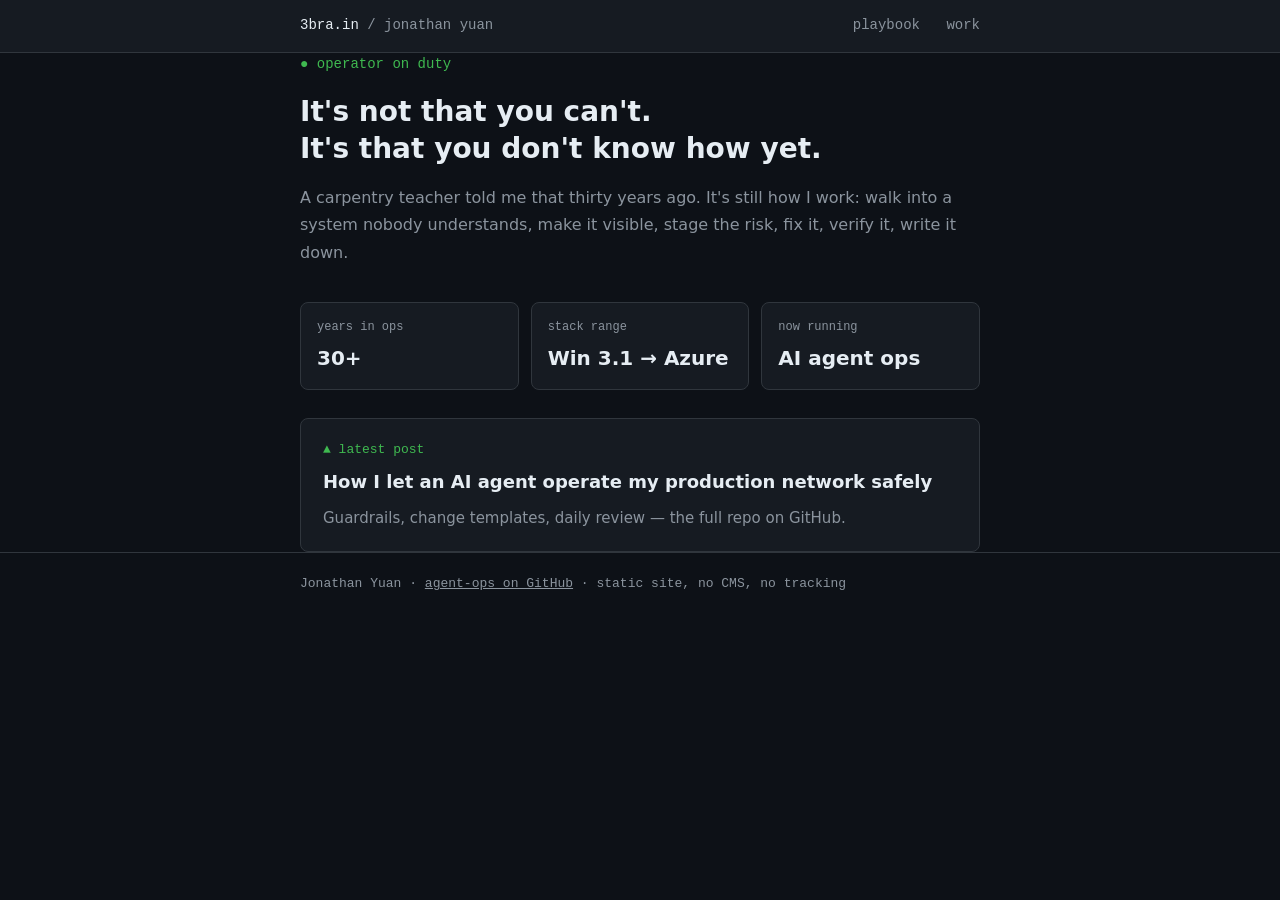
==== index.html @ ec7e67be "Initial site: landing, playbook/work shells, ops-console theme" ====
<!DOCTYPE html>
<html lang="en">
<head>
<meta charset="utf-8">
<meta name="viewport" content="width=device-width, initial-scale=1">
<title>Jonathan Yuan — 3bra.in</title>
<meta name="description" content="Thirty years of walking into systems nobody understands — and leaving them visible, fixed, verified, and documented.">
<link rel="stylesheet" href="/assets/style.css">
</head>
<body>
<header>
  <div class="wrap">
    <a class="site-name" href="/">3bra.in <span>/ jonathan yuan</span></a>
    <nav>
      <a href="/playbook/">playbook</a>
      <a href="/work/">work</a>
    </nav>
  </div>
</header>

<main class="wrap">
  <p class="status">&#9679; operator on duty</p>
  <h1>It's not that you can't.<br>It's that you don't know how yet.</h1>
  <p class="dim">A carpentry teacher told me that thirty years ago. It's still how I work:
  walk into a system nobody understands, make it visible, stage the risk, fix it,
  verify it, write it down.</p>

  <div class="cards">
    <div class="card">
      <p class="label">years in ops</p>
      <p class="value">30+</p>
    </div>
    <div class="card">
      <p class="label">stack range</p>
      <p class="value">Win 3.1 &rarr; Azure</p>
    </div>
    <div class="card">
      <p class="label">now running</p>
      <p class="value">AI agent ops</p>
    </div>
  </div>

  <div class="panel">
    <p class="kicker">&#9650; latest post</p>
    <h3><a href="/playbook/">How I let an AI agent operate my production network safely</a></h3>
    <p>Guardrails, change templates, daily review — the full repo on GitHub.</p>
  </div>
</main>

<footer>
  <div class="wrap">
    Jonathan Yuan · <a href="https://github.com/Jon3Brain/agent-ops">agent-ops on GitHub</a> · static site, no CMS, no tracking
  </div>
</footer>
</body>
</html>
      
---- assets/style.css ----
/* 3bra.in — ops console. No frameworks, no webfonts, no tracking. */
:root {
  --bg: #0d1117;
  --surface: #161b22;
  --border: #30363d;
  --text: #c9d1d9;
  --text-bright: #e6edf3;
  --text-dim: #8b949e;
  --green: #3fb950;
  --mono: ui-monospace, "Cascadia Code", "SF Mono", Consolas, "Liberation Mono", monospace;
  --sans: system-ui, -apple-system, "Segoe UI", Roboto, Helvetica, Arial, sans-serif;
}

* { box-sizing: border-box; }

body {
  margin: 0;
  background: var(--bg);
  color: var(--text);
  font-family: var(--sans);
  font-size: 16px;
  line-height: 1.7;
  -webkit-font-smoothing: antialiased;
}

.wrap {
  max-width: 720px;
  margin: 0 auto;
  padding: 0 20px;
}

/* Header */
header {
  border-bottom: 1px solid var(--border);
  background: var(--surface);
}
header .wrap {
  display: flex;
  justify-content: space-between;
  align-items: baseline;
  padding-top: 14px;
  padding-bottom: 14px;
  font-family: var(--mono);
  font-size: 14px;
}
.site-name { color: var(--text-bright); text-decoration: none; }
.site-name span { color: var(--text-dim); }
nav a {
  color: var(--text-dim);
  text-decoration: none;
  margin-left: 18px;
}
nav a:hover, nav a[aria-current="page"] { color: var(--green); }

/* Content */
main { padding: 56px 0 64px; }

h1 {
  color: var(--text-bright);
  font-size: 28px;
  font-weight: 600;
  line-height: 1.35;
  margin: 0 0 14px;
}
h2 {
  color: var(--text-bright);
  font-size: 20px;
  font-weight: 600;
  margin: 44px 0 12px;
}
a { color: var(--green); }
.dim { color: var(--text-dim); }

.status {
  font-family: var(--mono);
  font-size: 14px;
  color: var(--green);
  margin: 0 0 16px;
}

/* Evidence cards */
.cards {
  display: grid;
  grid-template-columns: repeat(auto-fit, minmax(160px, 1fr));
  gap: 12px;
  margin: 36px 0 0;
}
.card {
  background: var(--surface);
  border: 1px solid var(--border);
  border-radius: 8px;
  padding: 14px 16px;
}
.card .label {
  font-family: var(--mono);
  font-size: 12px;
  color: var(--text-dim);
  margin: 0;
}
.card .value {
  font-size: 20px;
  font-weight: 600;
  color: var(--text-bright);
  margin: 4px 0 0;
}

/* Post card / panels */
.panel {
  background: var(--surface);
  border: 1px solid var(--border);
  border-radius: 8px;
  padding: 20px 22px;
  margin: 28px 0 0;
}
.panel .kicker {
  font-family: var(--mono);
  font-size: 13px;
  color: var(--green);
  margin: 0 0 6px;
}
.panel h3 { margin: 0; font-size: 18px; }
.panel h3 a { color: var(--text-bright); text-decoration: none; }
.panel h3 a:hover { color: var(--green); }
.panel p { margin: 8px 0 0; color: var(--text-dim); font-size: 15px; }

/* Article pages */
article p, article li { font-size: 16px; }
article code {
  font-family: var(--mono);
  font-size: 14px;
  background: var(--surface);
  border: 1px solid var(--border);
  border-radius: 4px;
  padding: 1px 5px;
}
article pre {
  background: var(--surface);
  border: 1px solid var(--border);
  border-radius: 8px;
  padding: 14px 16px;
  overflow-x: auto;
}
article pre code { background: none; border: none; padding: 0; }
article blockquote {
  margin: 1.5em 0;
  padding: 0 0 0 16px;
  border-left: 3px solid var(--green);
  color: var(--text-dim);
}
article img {
  max-width: 100%;
  border-radius: 8px;
  border: 1px solid var(--border);
}
.byline {
  font-family: var(--mono);
  font-size: 13px;
  color: var(--text-dim);
  margin: 0 0 32px;
}

/* Footer */
footer {
  border-top: 1px solid var(--border);
  padding: 20px 0 32px;
  font-family: var(--mono);
  font-size: 13px;
  color: var(--text-dim);
}
footer a { color: var(--text-dim); }
footer a:hover { color: var(--green); }

@media (max-width: 540px) {
  header .wrap { flex-direction: column; gap: 6px; }
  nav a { margin: 0 18px 0 0; }
  h1 { font-size: 24px; }
}
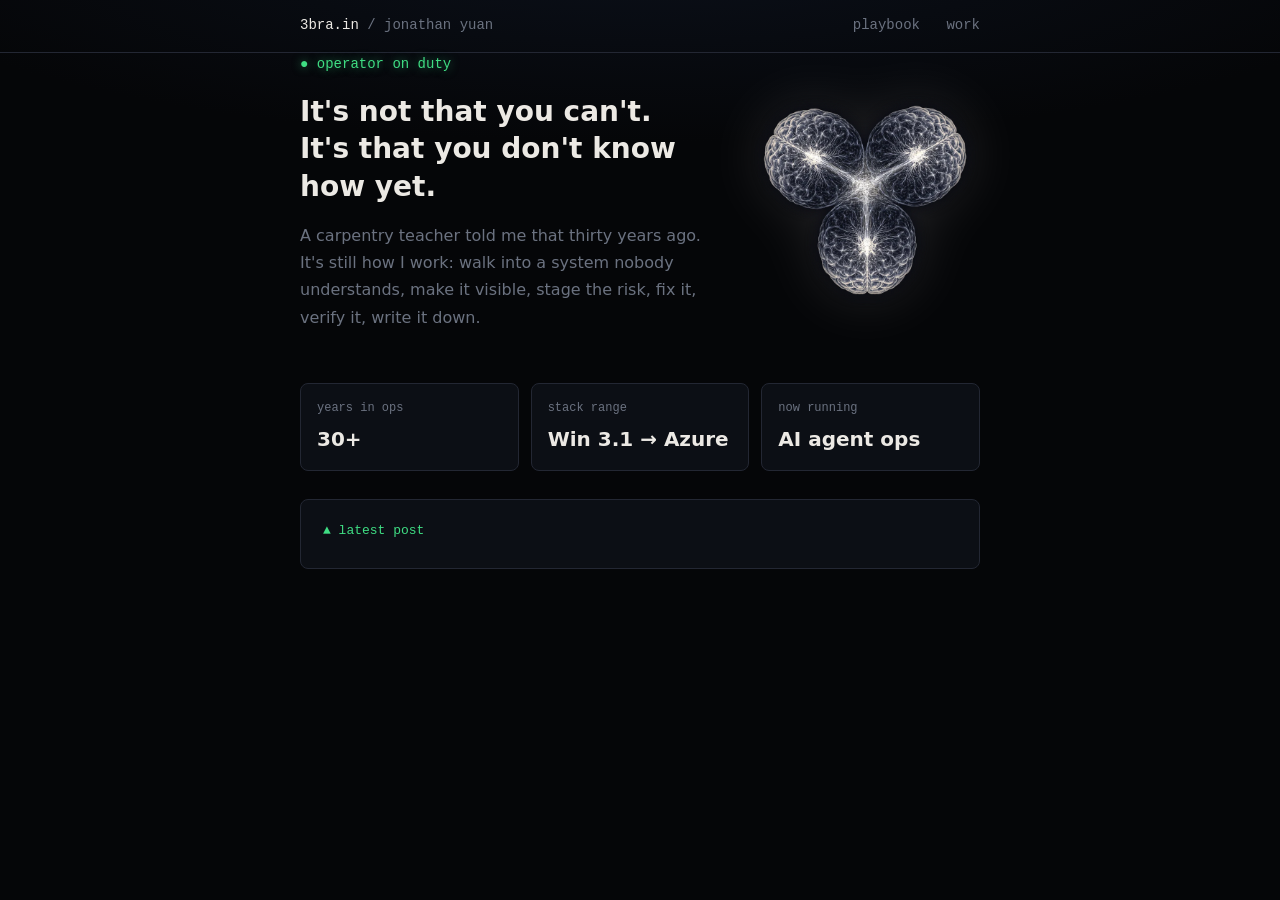
==== commit f661b372: "Brand restyle: palette, hero mark, glow accents (css/html)" ====
--- a/index.html
+++ b/index.html
@@ -6,6 +6,8 @@
 <title>Jonathan Yuan — 3bra.in</title>
 <meta name="description" content="Thirty years of walking into systems nobody understands — and leaving them visible, fixed, verified, and documented.">
 <link rel="stylesheet" href="/assets/style.css">
+<link rel="icon" type="image/png" href="/assets/favicon-48.png">
+<link rel="apple-touch-icon" href="/assets/apple-touch-icon.png">
 </head>
 <body>
 <header>
@@ -19,11 +21,18 @@
 </header>
 
 <main class="wrap">
-  <p class="status">&#9679; operator on duty</p>
-  <h1>It's not that you can't.<br>It's that you don't know how yet.</h1>
-  <p class="dim">A carpentry teacher told me that thirty years ago. It's still how I work:
-  walk into a system nobody understands, make it visible, stage the risk, fix it,
-  verify it, write it down.</p>
+  <div class="hero">
+    <div class="lede">
+      <p class="status">&#9679; operator on duty</p>
+      <h1>It's not that you can't.<br>It's that you don't know how yet.</h1>
+      <p class="dim">A carpentry teacher told me that thirty years ago. It's still how I work:
+      walk into a system nobody understands, make it visible, stage the risk, fix it,
+      verify it, write it down.</p>
+    </div>
+    <div class="mark">
+      <img src="/assets/mark-640.webp" width="640" height="600" alt="Three brains wired together at a glowing center — more than one alone.">
+    </div>
+  </div>
 
   <div class="cards">
     <div class="card">
@@ -42,16 +51,4 @@
 
   <div class="panel">
     <p class="kicker">&#9650; latest post</p>
-    <h3><a href="/playbook/">How I let an AI agent operate my production network safely</a></h3>
-    <p>Guardrails, change templates, daily review — the full repo on GitHub.</p>
-  </div>
-</main>
-
-<footer>
-  <div class="wrap">
-    Jonathan Yuan · <a href="https://github.com/Jon3Brain/agent-ops">agent-ops on GitHub</a> · static site, no CMS, no tracking
-  </div>
-</footer>
-</body>
-</html>
-      +    <h
--- a/assets/style.css
+++ b/assets/style.css
@@ -1,12 +1,15 @@
-/* 3bra.in — ops console. No frameworks, no webfonts, no tracking. */
+/* 3bra.in — ops console, organic edition. No frameworks, no webfonts, no tracking. */
 :root {
-  --bg: #0d1117;
-  --surface: #161b22;
-  --border: #30363d;
-  --text: #c9d1d9;
-  --text-bright: #e6edf3;
-  --text-dim: #8b949e;
-  --green: #3fb950;
+  --bg: #050608;
+  --bg-top: #0b101a;
+  --surface: #0c0f15;
+  --border: #232733;
+  --text: #aeb4c2;
+  --text-bright: #ece9e4;
+  --text-dim: #6b7280;
+  --green: #3fdd83;
+  --glow-warm: rgba(233, 229, 224, 0.14);
+  --glow-green: rgba(63, 221, 131, 0.55);
   --mono: ui-monospace, "Cascadia Code", "SF Mono", Consolas, "Liberation Mono", monospace;
   --sans: system-ui, -apple-system, "Segoe UI", Roboto, Helvetica, Arial, sans-serif;
 }
@@ -15,7 +18,7 @@
 
 body {
   margin: 0;
-  background: var(--bg);
+  background: var(--bg) radial-gradient(ellipse 90% 50% at 50% -10%, var(--bg-top), var(--bg) 70%) no-repeat;
   color: var(--text);
   font-family: var(--sans);
   font-size: 16px;
@@ -32,7 +35,6 @@
 /* Header */
 header {
   border-bottom: 1px solid var(--border);
-  background: var(--surface);
 }
 header .wrap {
   display: flex;
@@ -75,8 +77,22 @@
   font-family: var(--mono);
   font-size: 14px;
   color: var(--green);
+  text-shadow: 0 0 10px var(--glow-green);
   margin: 0 0 16px;
 }
+
+/* Hero with mark */
+.hero {
+  display: flex;
+  align-items: center;
+  gap: 36px;
+}
+.hero .lede { flex: 1; }
+.mark {
+  flex: 0 0 230px;
+  filter: drop-shadow(0 0 28px var(--glow-warm));
+}
+.mark img { width: 100%; height: auto; display: block; }
 
 /* Evidence cards */
 .cards {
@@ -111,7 +127,9 @@
   border-radius: 8px;
   padding: 20px 22px;
   margin: 28px 0 0;
+  transition: border-color 0.2s;
 }
+.panel:hover { border-color: var(--green); }
 .panel .kicker {
   font-family: var(--mono);
   font-size: 13px;
@@ -149,29 +167,3 @@
 }
 article img {
   max-width: 100%;
-  border-radius: 8px;
-  border: 1px solid var(--border);
-}
-.byline {
-  font-family: var(--mono);
-  font-size: 13px;
-  color: var(--text-dim);
-  margin: 0 0 32px;
-}
-
-/* Footer */
-footer {
-  border-top: 1px solid var(--border);
-  padding: 20px 0 32px;
-  font-family: var(--mono);
-  font-size: 13px;
-  color: var(--text-dim);
-}
-footer a { color: var(--text-dim); }
-footer a:hover { color: var(--green); }
-
-@media (max-width: 540px) {
-  header .wrap { flex-direction: column; gap: 6px; }
-  nav a { margin: 0 18px 0 0; }
-  h1 { font-size: 24px; }
-}
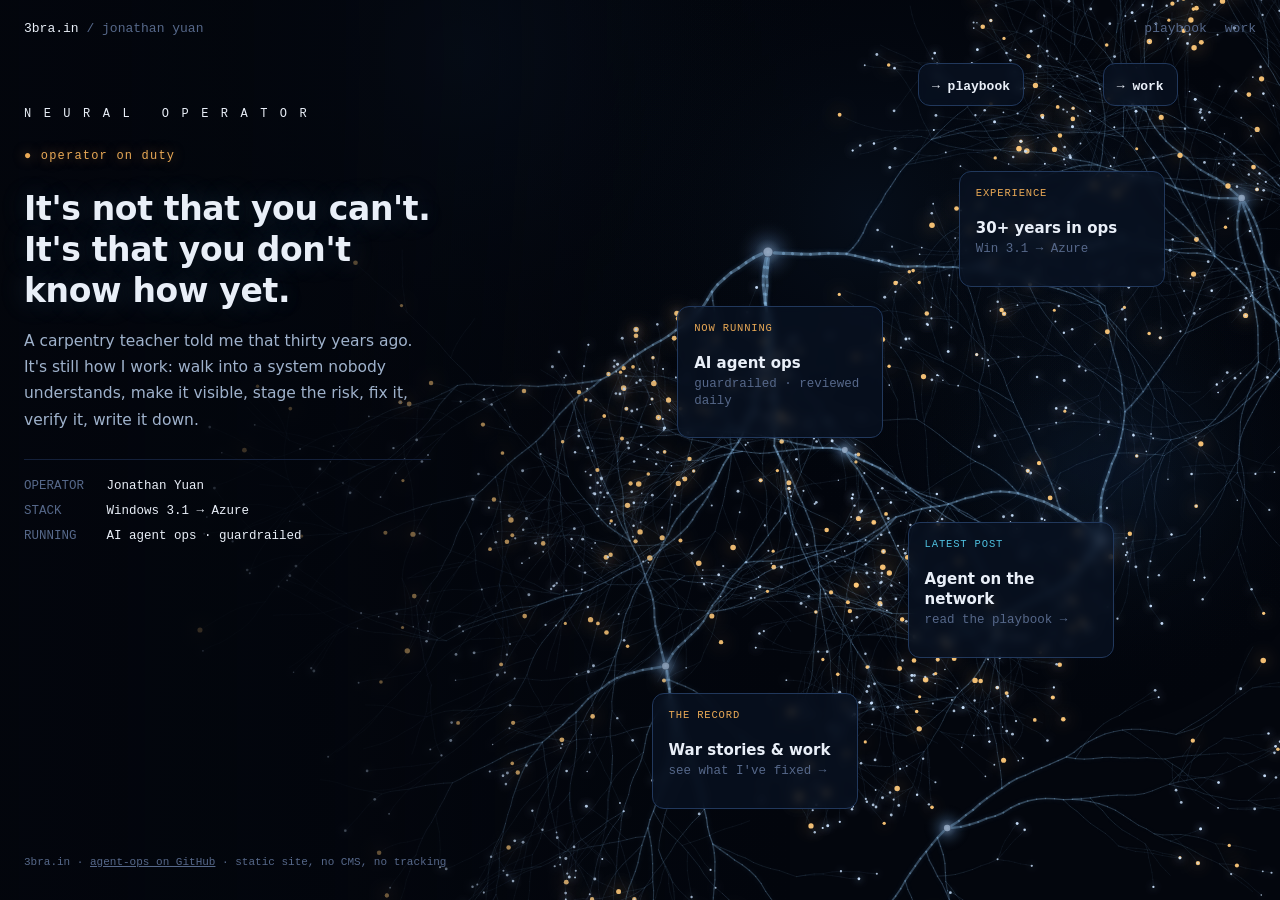
==== commit 5517ae24: "Redesign: D1 neural theme (home + playbook + work), centered max-width, depth-of-field engine" ====
--- a/index.html
+++ b/index.html
@@ -5,50 +5,44 @@
 <meta name="viewport" content="width=device-width, initial-scale=1">
 <title>Jonathan Yuan — 3bra.in</title>
 <meta name="description" content="Thirty years of walking into systems nobody understands — and leaving them visible, fixed, verified, and documented.">
-<link rel="stylesheet" href="/assets/style.css">
-<link rel="icon" type="image/png" href="/assets/favicon-48.png">
-<link rel="apple-touch-icon" href="/assets/apple-touch-icon.png">
+<link rel="stylesheet" href="assets/style.css">
+<link rel="icon" type="image/png" href="assets/favicon-48.png">
+<link rel="apple-touch-icon" href="assets/apple-touch-icon.png">
 </head>
-<body>
+<body class="home">
+<canvas class="neural" data-seed="7" data-density="1.25" data-dim="1" data-dof="0" aria-hidden="true"></canvas>
+<div class="veil left"></div>
+
 <header>
   <div class="wrap">
-    <a class="site-name" href="/">3bra.in <span>/ jonathan yuan</span></a>
-    <nav>
-      <a href="/playbook/">playbook</a>
-      <a href="/work/">work</a>
-    </nav>
+    <a class="site-name" href="index.html">3bra.in <span>/ jonathan yuan</span></a>
+    <nav><a href="playbook/index.html">playbook</a><a href="work/index.html">work</a></nav>
   </div>
 </header>
 
-<main class="wrap">
-  <div class="hero">
-    <div class="lede">
-      <p class="status">&#9679; operator on duty</p>
-      <h1>It's not that you can't.<br>It's that you don't know how yet.</h1>
-      <p class="dim">A carpentry teacher told me that thirty years ago. It's still how I work:
-      walk into a system nobody understands, make it visible, stage the risk, fix it,
-      verify it, write it down.</p>
-    </div>
-    <div class="mark">
-      <img src="/assets/mark-640.webp" width="640" height="600" alt="Three brains wired together at a glowing center — more than one alone.">
-    </div>
+<div class="stage">
+<div class="panel">
+  <p class="eyebrow">N E U R A L &nbsp; O P E R A T O R</p>
+  <p class="status">&#9679; operator on duty</p>
+  <h1>It's not that you can't.<br>It's that you don't<br>know how yet.</h1>
+  <p class="sub">A carpentry teacher told me that thirty years ago. It's still how I work: walk into a system nobody understands, make it visible, stage the risk, fix it, verify it, write it down.</p>
+  <div class="metrics">
+    <span>OPERATOR &nbsp; <b>Jonathan Yuan</b></span><br>
+    <span>STACK &nbsp;&nbsp;&nbsp;&nbsp; <b>Windows 3.1 &rarr; Azure</b></span><br>
+    <span>RUNNING &nbsp;&nbsp; <b>AI agent ops &middot; guardrailed</b></span>
   </div>
+</div>
 
-  <div class="cards">
-    <div class="card">
-      <p class="label">years in ops</p>
-      <p class="value">30+</p>
-    </div>
-    <div class="card">
-      <p class="label">stack range</p>
-      <p class="value">Win 3.1 &rarr; Azure</p>
-    </div>
-    <div class="card">
-      <p class="label">now running</p>
-      <p class="value">AI agent ops</p>
-    </div>
-  </div>
+<a class="box nav-box b-nav1" href="playbook/index.html"><span class="v">&rarr; playbook</span></a>
+<a class="box nav-box b-nav2" href="work/index.html"><span class="v">&rarr; work</span></a>
 
-  <div class="panel">
-    <p class="kicker">&#9650; latest post</p>
-    <h+<a class="box b1" href="work/index.html"><p class="k">experience</p><p class="v">30+ years in ops<small>Win 3.1 &rarr; Azure</small></p></a>
+<a class="box b2" href="playbook/index.html"><p class="k">now running</p><p class="v">AI agent ops<small>guardrailed &middot; reviewed daily</small></p></a>
+<a class="box live b3" href="playbook/index.html"><p class="k">latest post</p><p class="v">Agent on the network<small>read the playbook &rarr;</small></p></a>
+<a class="box b4" href="work/index.html"><p class="k">the record</p><p class="v">War stories &amp; work<small>see what I've fixed &rarr;</small></p></a>
+
+<div class="home-foot">3bra.in &middot; <a href="https://github.com/Jon3Brain/agent-ops">agent-ops on GitHub</a> &middot; static site, no CMS, no tracking</div>
+</div><!-- /stage -->
+<script src="assets/neural.js"></script>
+</body>
+</html>
--- a/assets/style.css
+++ b/assets/style.css
@@ -1,169 +1,104 @@
-/* 3bra.in — ops console, organic edition. No frameworks, no webfonts, no tracking. */
-:root {
-  --bg: #050608;
-  --bg-top: #0b101a;
-  --surface: #0c0f15;
-  --border: #232733;
-  --text: #aeb4c2;
-  --text-bright: #ece9e4;
-  --text-dim: #6b7280;
-  --green: #3fdd83;
-  --glow-warm: rgba(233, 229, 224, 0.14);
-  --glow-green: rgba(63, 221, 131, 0.55);
-  --mono: ui-monospace, "Cascadia Code", "SF Mono", Consolas, "Liberation Mono", monospace;
-  --sans: system-ui, -apple-system, "Segoe UI", Roboto, Helvetica, Arial, sans-serif;
+/* 3bra.in — D1 neural theme. No frameworks, no webfonts, no tracking. */
+:root{
+  --bg:#03060d;
+  --text:#9fb2cc;
+  --bright:#e9eff8;
+  --dim:#56688a;
+  --blue:#6fb6e8;
+  --cyan:#4fc0e0;
+  --amber:#e9a956;
+  --box:rgba(9,18,35,.74);
+  --panel:rgba(7,13,26,.82);
+  --border:#21385c;
+  --maxw:1280px;
+  --mono:ui-monospace,"Cascadia Code","SF Mono",Consolas,"Liberation Mono",monospace;
+  --sans:system-ui,-apple-system,"Segoe UI",Roboto,Helvetica,Arial,sans-serif;
 }
+*{box-sizing:border-box;}
+html{scroll-behavior:smooth;}
+body{margin:0;background:var(--bg);color:var(--text);font-family:var(--sans);
+  font-size:16px;line-height:1.7;-webkit-font-smoothing:antialiased;}
 
-* { box-sizing: border-box; }
+canvas.neural{position:fixed;inset:0;width:100%;height:100%;z-index:0;display:block;}
+.veil{position:fixed;inset:0;z-index:1;pointer-events:none;}
+.veil.left{background:linear-gradient(90deg,rgba(3,6,13,.94) 0%,rgba(3,6,13,.7) 26%,rgba(3,6,13,.12) 46%,transparent 62%);}
+.veil.read{background:radial-gradient(ellipse 70% 120% at 50% 30%,rgba(3,6,13,.92) 0%,rgba(3,6,13,.82) 45%,rgba(3,6,13,.5) 100%);}
 
-body {
-  margin: 0;
-  background: var(--bg) radial-gradient(ellipse 90% 50% at 50% -10%, var(--bg-top), var(--bg) 70%) no-repeat;
-  color: var(--text);
-  font-family: var(--sans);
-  font-size: 16px;
-  line-height: 1.7;
-  -webkit-font-smoothing: antialiased;
+header{position:relative;z-index:5;}
+header .wrap{display:flex;justify-content:space-between;align-items:center;
+  max-width:var(--maxw);margin:0 auto;padding:18px 24px;font-family:var(--mono);font-size:13px;}
+.site-name{color:var(--bright);text-decoration:none;}
+.site-name span{color:var(--dim);}
+header nav a{color:var(--dim);text-decoration:none;margin-left:18px;}
+header nav a:hover,header nav a[aria-current="page"]{color:var(--cyan);}
+
+body.home{overflow:hidden;}
+.stage{position:fixed;inset:0;max-width:var(--maxw);margin-inline:auto;z-index:3;pointer-events:none;}
+.stage>*{pointer-events:auto;}
+.panel{position:absolute;z-index:3;left:24px;top:104px;max-width:430px;}
+.eyebrow{font-family:var(--mono);font-size:12px;letter-spacing:.22em;color:var(--bright);margin:0 0 22px;}
+.status{font-family:var(--mono);font-size:12px;letter-spacing:.1em;color:var(--amber);margin:0 0 22px;
+  text-shadow:0 0 12px rgba(233,169,86,.5);}
+.panel h1{color:var(--bright);font-size:33px;font-weight:600;line-height:1.24;margin:0 0 16px;
+  letter-spacing:-.01em;text-shadow:0 0 28px rgba(111,182,232,.22);}
+.panel .sub{color:var(--text);max-width:40ch;font-size:15.5px;margin:0 0 26px;}
+.metrics{font-family:var(--mono);font-size:12.5px;color:var(--dim);line-height:2;
+  border-top:1px solid #14203a;padding-top:14px;}
+.metrics b{color:var(--bright);font-weight:500;}
+
+.box{position:absolute;z-index:3;width:206px;background:var(--box);border:1px solid var(--border);
+  border-radius:12px;padding:13px 16px;text-decoration:none;backdrop-filter:blur(4px);
+  transition:border-color .2s,box-shadow .2s,transform .2s;}
+.box:hover{border-color:var(--blue);box-shadow:0 0 24px rgba(111,182,232,.28);transform:translateY(-2px);}
+.box .k{font-family:var(--mono);font-size:10.5px;letter-spacing:.08em;text-transform:uppercase;color:var(--amber);margin:0 0 3px;}
+.box .v{color:var(--bright);font-weight:600;font-size:15px;line-height:1.34;}
+.box .v small{display:block;font-weight:400;color:var(--dim);font-size:12.5px;margin-top:3px;font-family:var(--mono);}
+.box.live .k{color:var(--cyan);}
+.nav-box{width:auto;padding:7px 13px;}
+.nav-box .v{font-size:13px;font-family:var(--mono);}
+.b-nav1{right:20%;top:7%;}.b-nav2{right:8%;top:7%;}
+.b1{right:9%;top:19%;}.b2{right:31%;top:34%;}.b3{right:13%;top:58%;}.b4{right:33%;top:77%;}
+.home-foot{position:absolute;z-index:3;left:24px;bottom:28px;font-family:var(--mono);font-size:11px;color:var(--dim);}
+.home-foot a{color:var(--dim);}
+
+main.read{position:relative;z-index:2;max-width:720px;margin:0 auto;padding:40px 24px 30px;}
+.read article{background:var(--panel);border:1px solid #16243f;border-radius:14px;
+  padding:38px 40px;backdrop-filter:blur(3px);box-shadow:0 24px 80px rgba(0,0,0,.5);}
+.read h1{color:var(--bright);font-size:30px;font-weight:600;line-height:1.25;margin:0 0 12px;letter-spacing:-.01em;}
+.read h2{color:var(--bright);font-size:20px;font-weight:600;margin:42px 0 12px;}
+.read h2 .year{font-family:var(--mono);font-size:13px;color:var(--cyan);font-weight:400;margin-left:10px;}
+.read p,.read li{font-size:16px;}
+.read a{color:var(--cyan);}
+.read .dim{color:var(--dim);}
+.read strong{color:var(--bright);}
+.byline{font-family:var(--mono);font-size:13px;color:var(--dim);margin:0 0 28px;}
+.byline a{color:var(--dim);}
+.read code{font-family:var(--mono);font-size:14px;background:#0a1424;border:1px solid var(--border);border-radius:4px;padding:1px 5px;}
+.read pre{background:#0a1424;border:1px solid var(--border);border-radius:8px;padding:14px 16px;overflow-x:auto;}
+.read blockquote{margin:1.5em 0;padding:2px 0 2px 18px;border-left:3px solid var(--amber);color:var(--text);}
+.read blockquote strong{color:var(--bright);}
+.read img{max-width:100%;border-radius:10px;border:1px solid var(--border);display:block;height:auto;}
+figure{margin:28px 0;}
+figcaption{font-family:var(--mono);font-size:13px;color:var(--dim);margin-top:8px;}
+.roles{list-style:none;padding:0;margin:0;}
+.roles li{margin:0 0 18px;}
+.roles .org{color:var(--bright);font-weight:600;}
+.roles .when{font-family:var(--mono);font-size:13px;color:var(--dim);}
+
+footer{position:relative;z-index:2;}
+footer .wrap{max-width:720px;margin:0 auto;padding:22px 24px 40px;
+  font-family:var(--mono);font-size:12px;color:var(--dim);border-top:1px solid #14203a;}
+footer a{color:var(--dim);}footer a:hover{color:var(--cyan);}
+
+@media(max-width:860px){
+  body.home{overflow:auto;}
+  .stage{position:static;max-width:none;}
+  .veil.left{background:rgba(3,6,13,.8);}
+  .panel{position:static;left:auto;top:auto;max-width:none;padding:8px 24px 24px;}
+  .panel h1{font-size:26px;}
+  .box{position:static;width:auto;display:block;margin:0 24px 12px;}
+  .nav-box{display:inline-block;width:auto;margin:0 8px 8px 24px;}
+  .home-foot{position:static;margin:18px 24px 30px;}
+  .read article{padding:26px 22px;}
+  .read h1{font-size:25px;}
 }
-
-.wrap {
-  max-width: 720px;
-  margin: 0 auto;
-  padding: 0 20px;
-}
-
-/* Header */
-header {
-  border-bottom: 1px solid var(--border);
-}
-header .wrap {
-  display: flex;
-  justify-content: space-between;
-  align-items: baseline;
-  padding-top: 14px;
-  padding-bottom: 14px;
-  font-family: var(--mono);
-  font-size: 14px;
-}
-.site-name { color: var(--text-bright); text-decoration: none; }
-.site-name span { color: var(--text-dim); }
-nav a {
-  color: var(--text-dim);
-  text-decoration: none;
-  margin-left: 18px;
-}
-nav a:hover, nav a[aria-current="page"] { color: var(--green); }
-
-/* Content */
-main { padding: 56px 0 64px; }
-
-h1 {
-  color: var(--text-bright);
-  font-size: 28px;
-  font-weight: 600;
-  line-height: 1.35;
-  margin: 0 0 14px;
-}
-h2 {
-  color: var(--text-bright);
-  font-size: 20px;
-  font-weight: 600;
-  margin: 44px 0 12px;
-}
-a { color: var(--green); }
-.dim { color: var(--text-dim); }
-
-.status {
-  font-family: var(--mono);
-  font-size: 14px;
-  color: var(--green);
-  text-shadow: 0 0 10px var(--glow-green);
-  margin: 0 0 16px;
-}
-
-/* Hero with mark */
-.hero {
-  display: flex;
-  align-items: center;
-  gap: 36px;
-}
-.hero .lede { flex: 1; }
-.mark {
-  flex: 0 0 230px;
-  filter: drop-shadow(0 0 28px var(--glow-warm));
-}
-.mark img { width: 100%; height: auto; display: block; }
-
-/* Evidence cards */
-.cards {
-  display: grid;
-  grid-template-columns: repeat(auto-fit, minmax(160px, 1fr));
-  gap: 12px;
-  margin: 36px 0 0;
-}
-.card {
-  background: var(--surface);
-  border: 1px solid var(--border);
-  border-radius: 8px;
-  padding: 14px 16px;
-}
-.card .label {
-  font-family: var(--mono);
-  font-size: 12px;
-  color: var(--text-dim);
-  margin: 0;
-}
-.card .value {
-  font-size: 20px;
-  font-weight: 600;
-  color: var(--text-bright);
-  margin: 4px 0 0;
-}
-
-/* Post card / panels */
-.panel {
-  background: var(--surface);
-  border: 1px solid var(--border);
-  border-radius: 8px;
-  padding: 20px 22px;
-  margin: 28px 0 0;
-  transition: border-color 0.2s;
-}
-.panel:hover { border-color: var(--green); }
-.panel .kicker {
-  font-family: var(--mono);
-  font-size: 13px;
-  color: var(--green);
-  margin: 0 0 6px;
-}
-.panel h3 { margin: 0; font-size: 18px; }
-.panel h3 a { color: var(--text-bright); text-decoration: none; }
-.panel h3 a:hover { color: var(--green); }
-.panel p { margin: 8px 0 0; color: var(--text-dim); font-size: 15px; }
-
-/* Article pages */
-article p, article li { font-size: 16px; }
-article code {
-  font-family: var(--mono);
-  font-size: 14px;
-  background: var(--surface);
-  border: 1px solid var(--border);
-  border-radius: 4px;
-  padding: 1px 5px;
-}
-article pre {
-  background: var(--surface);
-  border: 1px solid var(--border);
-  border-radius: 8px;
-  padding: 14px 16px;
-  overflow-x: auto;
-}
-article pre code { background: none; border: none; padding: 0; }
-article blockquote {
-  margin: 1.5em 0;
-  padding: 0 0 0 16px;
-  border-left: 3px solid var(--green);
-  color: var(--text-dim);
-}
-article img {
-  max-width: 100%;
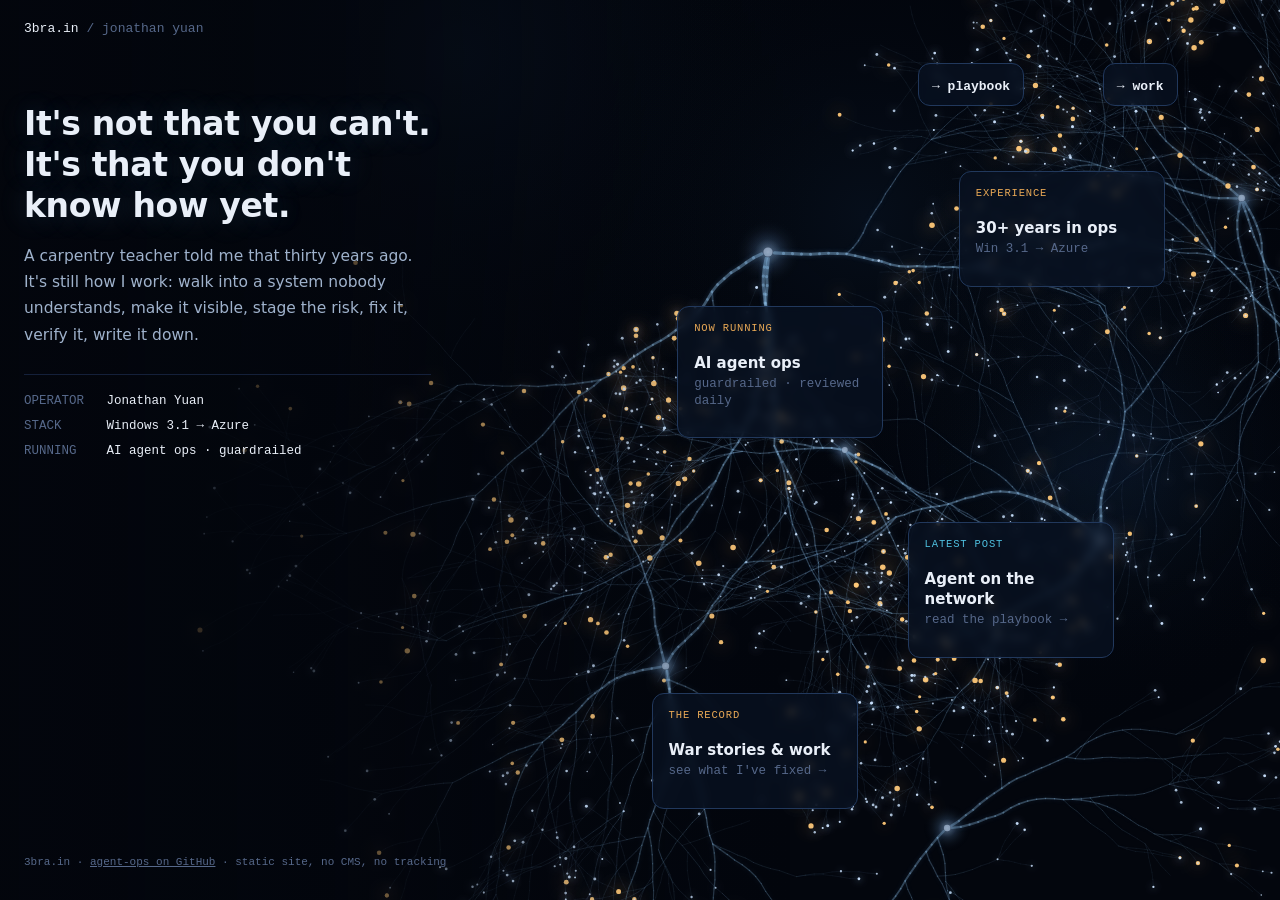
==== commit da66b3ac: "Home: remove duplicate header nav text links + NEURAL OPERATOR/operator-on-duty lines (nav via boxes" ====
--- a/index.html
+++ b/index.html
@@ -16,14 +16,11 @@
 <header>
   <div class="wrap">
     <a class="site-name" href="index.html">3bra.in <span>/ jonathan yuan</span></a>
-    <nav><a href="playbook/index.html">playbook</a><a href="work/index.html">work</a></nav>
   </div>
 </header>
 
 <div class="stage">
 <div class="panel">
-  <p class="eyebrow">N E U R A L &nbsp; O P E R A T O R</p>
-  <p class="status">&#9679; operator on duty</p>
   <h1>It's not that you can't.<br>It's that you don't<br>know how yet.</h1>
   <p class="sub">A carpentry teacher told me that thirty years ago. It's still how I work: walk into a system nobody understands, make it visible, stage the risk, fix it, verify it, write it down.</p>
   <div class="metrics">
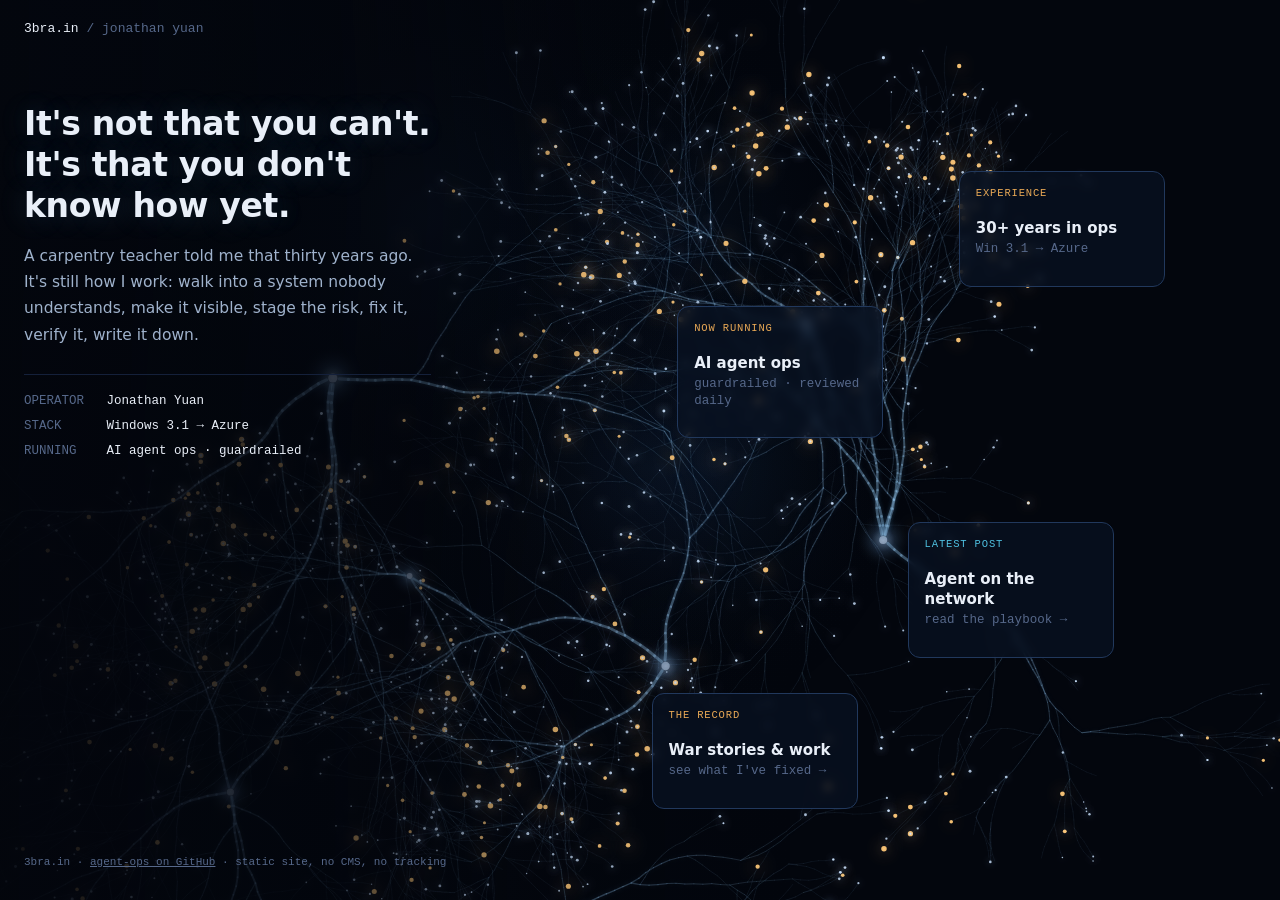
==== commit 2d6453d1: "Home: remove playbook/work nav boxes; shift neuron background left+down to fill center" ====
--- a/index.html
+++ b/index.html
@@ -30,8 +30,6 @@
   </div>
 </div>
 
-<a class="box nav-box b-nav1" href="playbook/index.html"><span class="v">&rarr; playbook</span></a>
-<a class="box nav-box b-nav2" href="work/index.html"><span class="v">&rarr; work</span></a>
 
 <a class="box b1" href="work/index.html"><p class="k">experience</p><p class="v">30+ years in ops<small>Win 3.1 &rarr; Azure</small></p></a>
 <a class="box b2" href="playbook/index.html"><p class="k">now running</p><p class="v">AI agent ops<small>guardrailed &middot; reviewed daily</small></p></a>
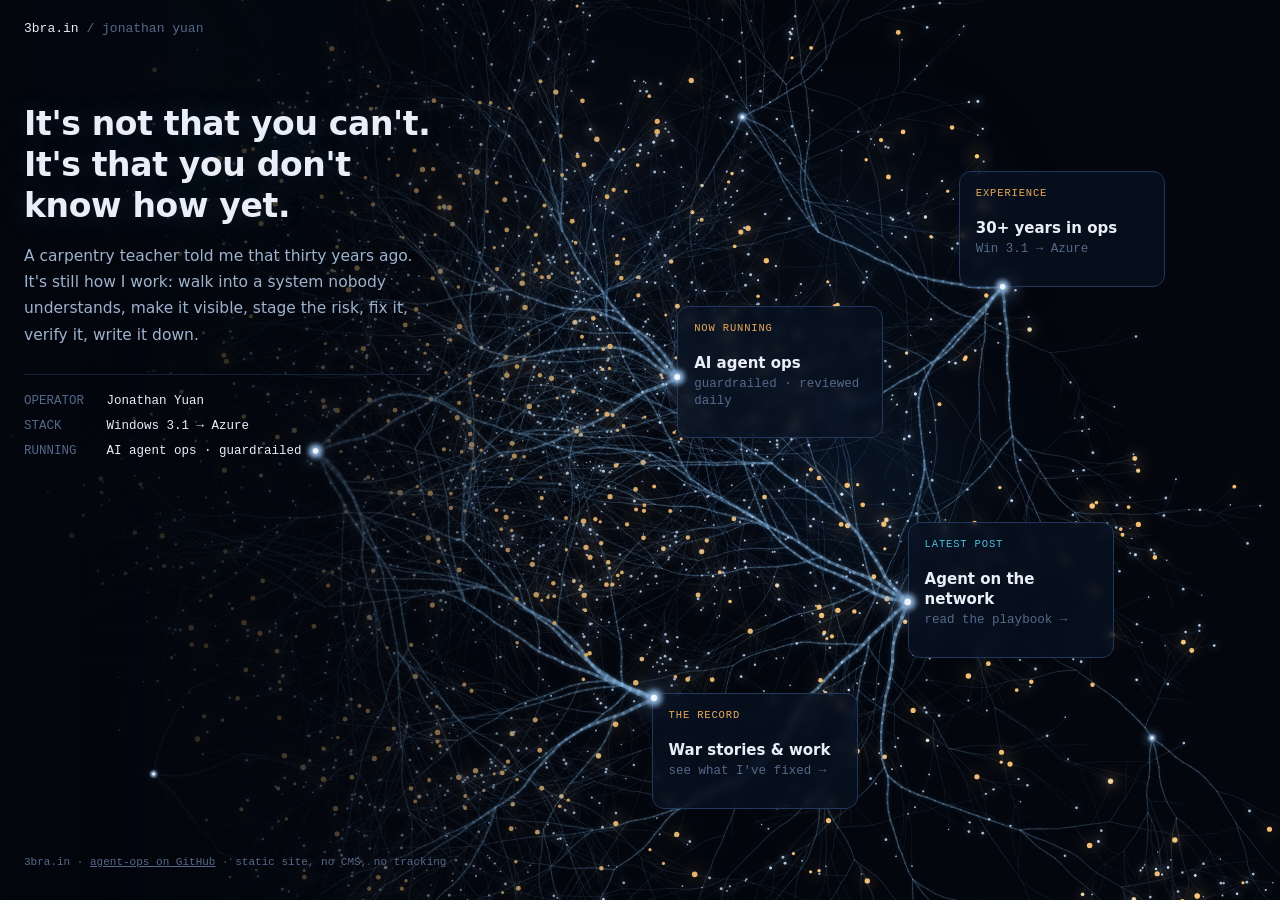
==== commit 69505337: "Home: anchored somas — each memory box hosts an integrated cell body, soma pinned to 'guardrailed', " ====
--- a/index.html
+++ b/index.html
@@ -26,7 +26,7 @@
   <div class="metrics">
     <span>OPERATOR &nbsp; <b>Jonathan Yuan</b></span><br>
     <span>STACK &nbsp;&nbsp;&nbsp;&nbsp; <b>Windows 3.1 &rarr; Azure</b></span><br>
-    <span>RUNNING &nbsp;&nbsp; <b>AI agent ops &middot; guardrailed</b></span>
+    <span>RUNNING &nbsp;&nbsp; <b>AI agent ops &middot; <span class="soma-anchor">guardrailed</span></b></span>
   </div>
 </div>
 
--- a/assets/style.css
+++ b/assets/style.css
@@ -19,8 +19,8 @@
 body{margin:0;background:var(--bg);color:var(--text);font-family:var(--sans);
   font-size:16px;line-height:1.7;-webkit-font-smoothing:antialiased;}
 
-canvas.neural{position:fixed;inset:0;width:100%;height:100%;z-index:0;display:block;}
-.veil{position:fixed;inset:0;z-index:1;pointer-events:none;}
+canvas.neural{position:fixed;inset:0;width:100%;height:100%;max-width:var(--maxw);margin-inline:auto;z-index:0;display:block;}
+.veil{position:fixed;inset:0;max-width:var(--maxw);margin-inline:auto;z-index:1;pointer-events:none;}
 .veil.left{background:linear-gradient(90deg,rgba(3,6,13,.94) 0%,rgba(3,6,13,.7) 26%,rgba(3,6,13,.12) 46%,transparent 62%);}
 .veil.read{background:radial-gradient(ellipse 70% 120% at 50% 30%,rgba(3,6,13,.92) 0%,rgba(3,6,13,.82) 45%,rgba(3,6,13,.5) 100%);}
 
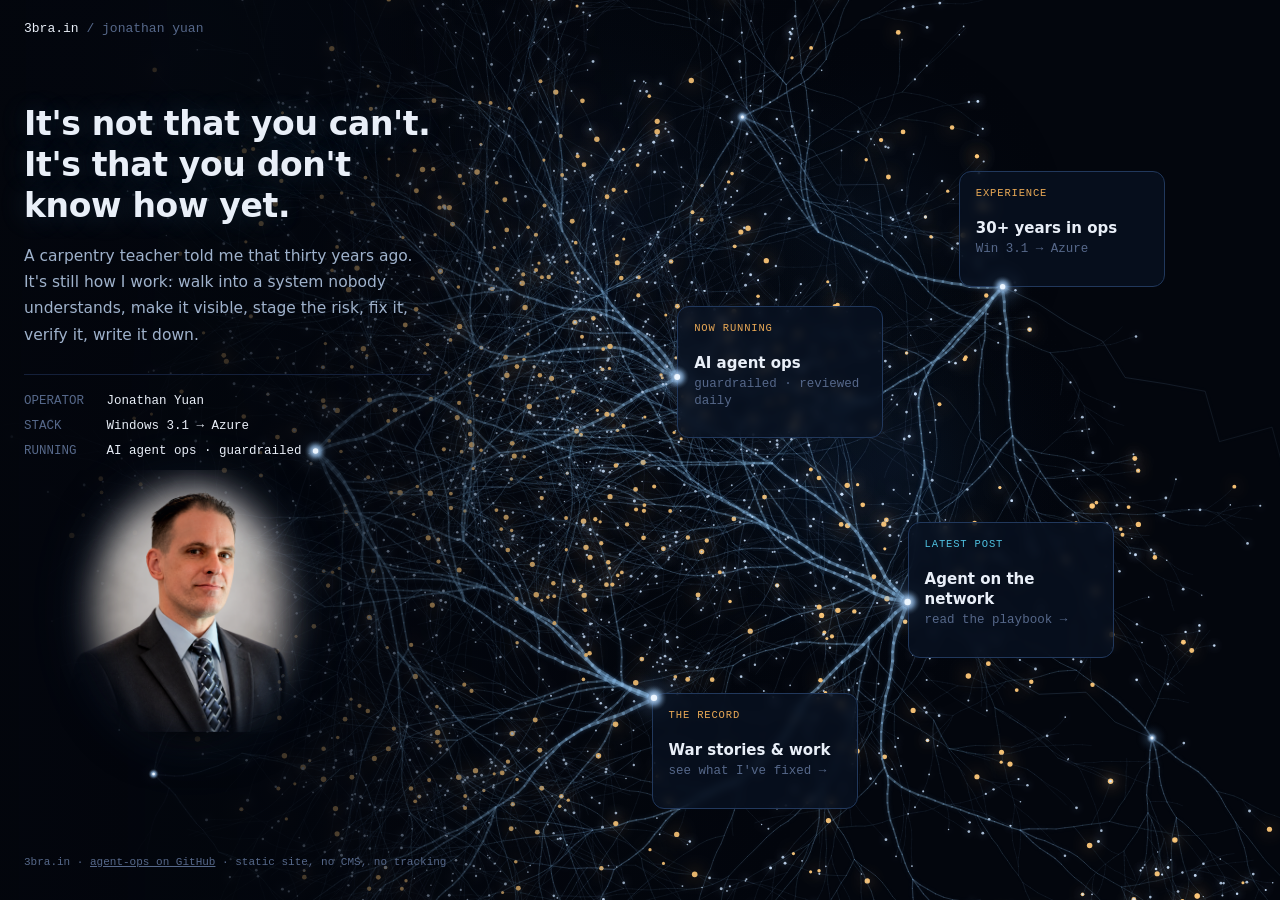
==== commit d9d96023: "Home: add headshot (full color, soft-feathered, lower-left)" ====
--- a/index.html
+++ b/index.html
@@ -31,6 +31,7 @@
 </div>
 
 
+<img class="headshot" src="assets/headshot.png" alt="Jonathan Yuan">
 <a class="box b1" href="work/index.html"><p class="k">experience</p><p class="v">30+ years in ops<small>Win 3.1 &rarr; Azure</small></p></a>
 <a class="box b2" href="playbook/index.html"><p class="k">now running</p><p class="v">AI agent ops<small>guardrailed &middot; reviewed daily</small></p></a>
 <a class="box live b3" href="playbook/index.html"><p class="k">latest post</p><p class="v">Agent on the network<small>read the playbook &rarr;</small></p></a>
--- a/assets/style.css
+++ b/assets/style.css
@@ -60,6 +60,8 @@
 .b1{right:9%;top:19%;}.b2{right:31%;top:34%;}.b3{right:13%;top:58%;}.b4{right:33%;top:77%;}
 .home-foot{position:absolute;z-index:3;left:24px;bottom:28px;font-family:var(--mono);font-size:11px;color:var(--dim);}
 .home-foot a{color:var(--dim);}
+.headshot{position:absolute;z-index:3;left:60px;top:470px;width:262px;filter:drop-shadow(0 0 26px rgba(90,150,220,.15));}
+.headshot img{width:100%;display:block;}
 
 main.read{position:relative;z-index:2;max-width:720px;margin:0 auto;padding:40px 24px 30px;}
 .read article{background:var(--panel);border:1px solid #16243f;border-radius:14px;
@@ -99,6 +101,7 @@
   .box{position:static;width:auto;display:block;margin:0 24px 12px;}
   .nav-box{display:inline-block;width:auto;margin:0 8px 8px 24px;}
   .home-foot{position:static;margin:18px 24px 30px;}
+  .headshot{position:static;width:200px;margin:14px 24px 4px;}
   .read article{padding:26px 22px;}
   .read h1{font-size:25px;}
 }
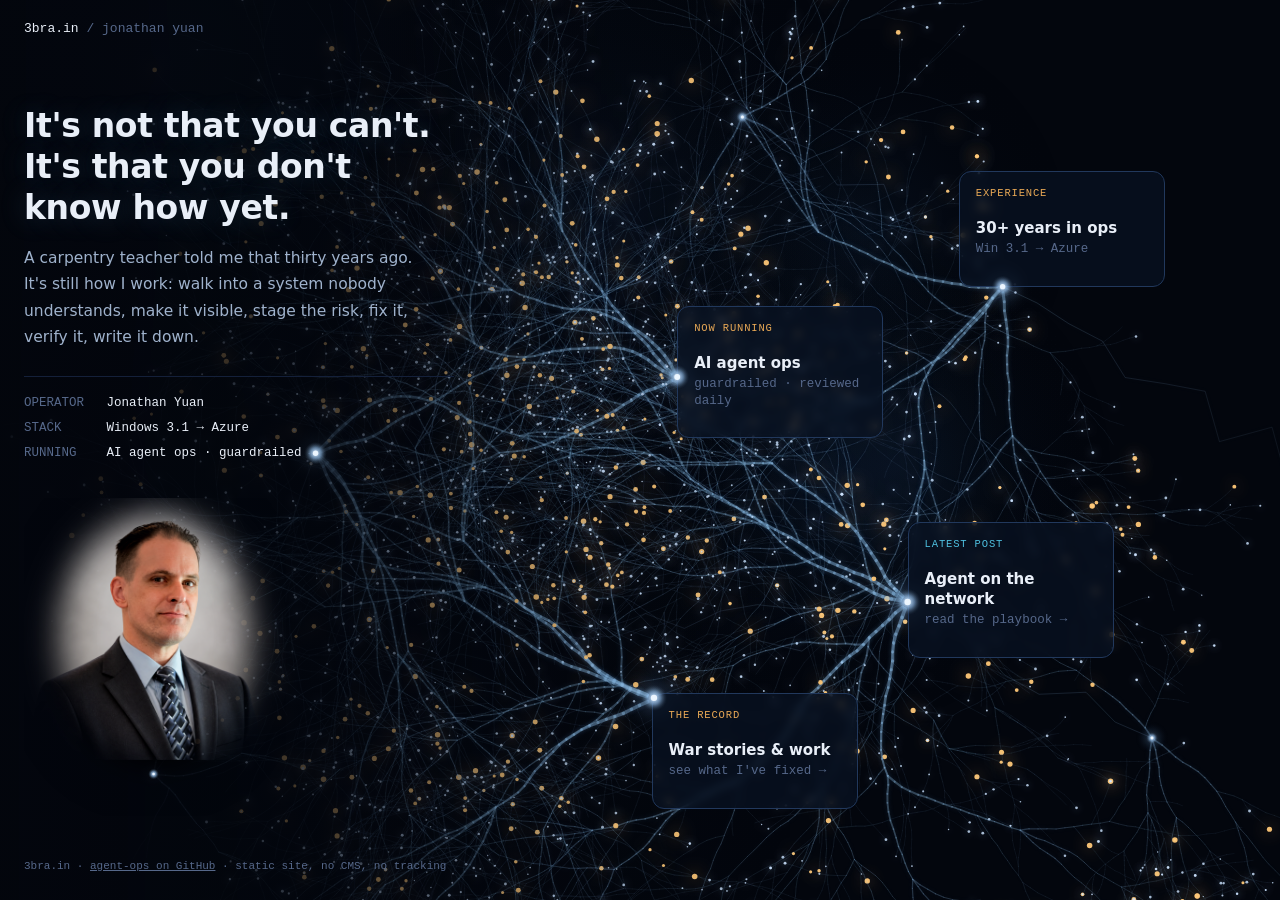
==== commit c38efeb6: "Home: pin headshot a fixed distance under the text; left column scrolls if window is too short; foot" ====
--- a/index.html
+++ b/index.html
@@ -19,7 +19,7 @@
   </div>
 </header>
 
-<div class="stage">
+<div class="col">
 <div class="panel">
   <h1>It's not that you can't.<br>It's that you don't<br>know how yet.</h1>
   <p class="sub">A carpentry teacher told me that thirty years ago. It's still how I work: walk into a system nobody understands, make it visible, stage the risk, fix it, verify it, write it down.</p>
@@ -32,13 +32,16 @@
 
 
 <img class="headshot" src="assets/headshot.png" alt="Jonathan Yuan">
+</div>
+
+<div class="stage">
 <a class="box b1" href="work/index.html"><p class="k">experience</p><p class="v">30+ years in ops<small>Win 3.1 &rarr; Azure</small></p></a>
 <a class="box b2" href="playbook/index.html"><p class="k">now running</p><p class="v">AI agent ops<small>guardrailed &middot; reviewed daily</small></p></a>
 <a class="box live b3" href="playbook/index.html"><p class="k">latest post</p><p class="v">Agent on the network<small>read the playbook &rarr;</small></p></a>
 <a class="box b4" href="work/index.html"><p class="k">the record</p><p class="v">War stories &amp; work<small>see what I've fixed &rarr;</small></p></a>
 
+</div><!-- /stage -->
 <div class="home-foot">3bra.in &middot; <a href="https://github.com/Jon3Brain/agent-ops">agent-ops on GitHub</a> &middot; static site, no CMS, no tracking</div>
-</div><!-- /stage -->
 <script src="assets/neural.js"></script>
 </body>
 </html>
--- a/assets/style.css
+++ b/assets/style.css
@@ -32,10 +32,11 @@
 header nav a{color:var(--dim);text-decoration:none;margin-left:18px;}
 header nav a:hover,header nav a[aria-current="page"]{color:var(--cyan);}
 
-body.home{overflow:hidden;}
+body.home{overflow-x:hidden;overflow-y:auto;}
+.col{position:relative;max-width:var(--maxw);margin:0 auto;padding:8px 24px 60px;z-index:3;}
 .stage{position:fixed;inset:0;max-width:var(--maxw);margin-inline:auto;z-index:3;pointer-events:none;}
 .stage>*{pointer-events:auto;}
-.panel{position:absolute;z-index:3;left:24px;top:104px;max-width:430px;}
+.panel{position:static;z-index:3;margin:40px 0 0;max-width:430px;}
 .eyebrow{font-family:var(--mono);font-size:12px;letter-spacing:.22em;color:var(--bright);margin:0 0 22px;}
 .status{font-family:var(--mono);font-size:12px;letter-spacing:.1em;color:var(--amber);margin:0 0 22px;
   text-shadow:0 0 12px rgba(233,169,86,.5);}
@@ -58,10 +59,10 @@
 .nav-box .v{font-size:13px;font-family:var(--mono);}
 .b-nav1{right:20%;top:7%;}.b-nav2{right:8%;top:7%;}
 .b1{right:9%;top:19%;}.b2{right:31%;top:34%;}.b3{right:13%;top:58%;}.b4{right:33%;top:77%;}
-.home-foot{position:absolute;z-index:3;left:24px;bottom:28px;font-family:var(--mono);font-size:11px;color:var(--dim);}
+.home-foot{position:fixed;z-index:3;left:0;right:0;bottom:24px;max-width:var(--maxw);margin:0 auto;padding:0 24px;font-family:var(--mono);font-size:11px;color:var(--dim);}
 .home-foot a{color:var(--dim);}
-.headshot{position:absolute;z-index:3;left:60px;top:470px;width:262px;filter:drop-shadow(0 0 26px rgba(90,150,220,.15));}
-.headshot img{width:100%;display:block;}
+.headshot{position:static;z-index:2;display:block;width:262px;margin:32px 0 0;}
+.headshot img{width:100%;display:block;filter:drop-shadow(0 0 26px rgba(90,150,220,.15));}
 
 main.read{position:relative;z-index:2;max-width:720px;margin:0 auto;padding:40px 24px 30px;}
 .read article{background:var(--panel);border:1px solid #16243f;border-radius:14px;
@@ -101,7 +102,7 @@
   .box{position:static;width:auto;display:block;margin:0 24px 12px;}
   .nav-box{display:inline-block;width:auto;margin:0 8px 8px 24px;}
   .home-foot{position:static;margin:18px 24px 30px;}
-  .headshot{position:static;width:200px;margin:14px 24px 4px;}
+  .headshot{position:static;display:block;width:200px;margin:14px 24px 4px;}
   .read article{padding:26px 22px;}
   .read h1{font-size:25px;}
 }
